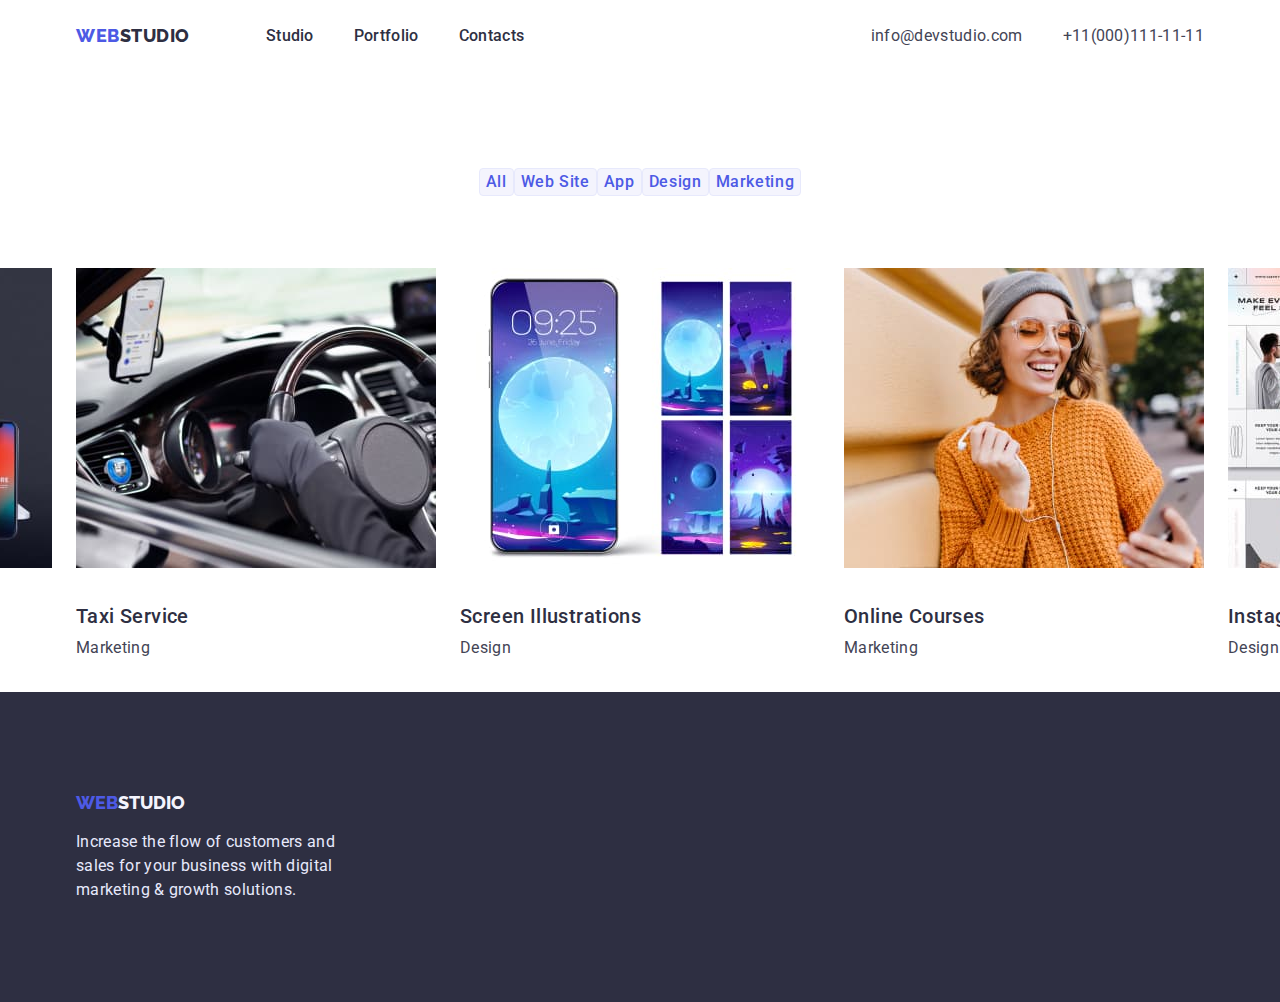
==== portfolio.html @ 3cf0c381 "Initial commit" ====
<!DOCTYPE html>
<html lang="en">
  <head>
    <meta charset="UTF-8" />
    <meta http-equiv="X-UA-Compatible" content="IE=edge" />
    <meta name="viewport" content="width=device-width, initial-scale=1.0" />
    <link rel="preconnect" href="https://fonts.googleapis.com" />
    <link rel="preconnect" href="https://fonts.gstatic.com" crossorigin />
    <link
      href="https://fonts.googleapis.com/css2?family=Raleway:wght@800&family=Roboto:wght@400;500;700;900&display=swap"
      rel="stylesheet"
    />
    <link
      rel="stylesheet"
      href="https://cdnjs.cloudflare.com/ajax/libs/modern-normalize/1.1.0/modern-normalize.min.css"
    />
    <link rel="stylesheet" href="./css/style.css" />

    <title>WEBSTUDIO</title>
  </head>
  <body>
    <div class="container">
      <header>
        <div class="top-line">
          <!-- навігація-->
          <nav class="secondary-line">
            <a class="logo" href="./index.html">
              <span class="logo-part">WEB</span>STUDIO</a
            >
            <ul class="nav-items">
              <li class="nav-item">
                <a class="nav-link" href="./index.html">Studio</a>
              </li>
              <li class="nav-item">
                <a class="nav-link" href="./portfolio.html">Portfolio</a>
              </li>
              <li class="nav-item">
                <a class="nav-link" href="">Contacts</a>
              </li>
            </ul>
          </nav>
          <!-- контакти-->
          <address>
            <ul class="contact-links">
              <li class="contact-item">
                <a href="mailto:info@devstudio.com" class="contact-link"
                  >info@devstudio.com</a
                >
              </li>
              <li class="contact-item">
                <a href="tel:+11(000)111-11-11" class="contact-link"
                  >+11(000)111-11-11</a
                >
              </li>
            </ul>
          </address>
        </div>
      </header>
    </div>
    <main>
      <!--Фільтр-->
      <section class="section">
        <h1 hidden>Filter</h1>
        <ul class="section-btn">
          <li>
            <button class="btn" type="button">All</button>
          </li>
          <li>
            <button class="btn" type="button">Web Site</button>
          </li>
          <li>
            <button class="btn" type="button">App</button>
          </li>
          <li>
            <button class="btn" type="button">Design</button>
          </li>
          <li>
            <button class="btn" type="button">Marketing</button>
          </li>
        </ul>
        <!--Портфоліо-->
        <ul class="list">
          <li class="list-item">
            <img
              src="./images/page2/foto1.jpg"
              alt="Banking App Interface Concept"
              width="360"
            />
            <h2 class="section-sub-title">Banking App Interface Concept</h2>
            <p class="section-text">App</p>
          </li>
          <li class="list-item">
            <img
              src="./images/page2/foto2.jpg"
              alt="Cashless Payment"
              width="360"
            />
            <h2 class="section-sub-title">Cashless Payment</h2>
            <p class="section-text">Marketing</p>
          </li>
          <li class="list-item">
            <img
              src="./images/page2/foto3.jpg"
              alt="Meditaion App"
              width="360"
            />
            <h2 class="section-sub-title">Meditaion App</h2>
            <p class="section-text">App</p>
          </li>
          <li class="list-item">
            <img
              src="./images/page2/foto4.jpg"
              alt="Taxi Service"
              width="360"
            />
            <h2 class="section-sub-title">Taxi Service</h2>
            <p class="section-text">Marketing</p>
          </li>
          <li class="list-item">
            <img
              src="./images/page2/foto5.jpg"
              alt="Screen Illustrations"
              width="360"
            />
            <h2 class="section-sub-title">Screen Illustrations</h2>
            <p class="section-text">Design</p>
          </li>
          <li class="list-item">
            <img
              src="./images/page2/foto6.jpg"
              alt="Online Courses"
              width="360"
            />
            <h2 class="section-sub-title">Online Courses</h2>
            <p class="section-text">Marketing</p>
          </li>
          <li class="list-item">
            <img
              src="./images/page2/foto7.jpg"
              alt="Instagram Stories Concept"
              width="360"
            />
            <h2 class="section-sub-title">Instagram Stories Concept</h2>
            <p class="section-text">Design</p>
          </li>
          <li class="list-item">
            <img
              src="./images/page2/foto8.jpg"
              alt="Organic Food"
              width="360"
            />
            <h2 class="section-sub-title">Organic Food</h2>
            <p class="section-text">Web Site</p>
          </li>
          <li class="list-item">
            <img
              src="./images/page2/foto9.jpg"
              alt="Fresh Coffee"
              width="360"
            />
            <h2 class="section-sub-title">Fresh Coffee</h2>
            <p class="section-text">Web Site</p>
          </li>
        </ul>
      </section>
    </main>
    <footer class="footer">
      <div class="container text">
        <a class="bottom" href="./index.html">
          <span class="logo-part">WEB</span>STUDIO</a
        >
        <p class="tagline">
          Increase the flow of customers and sales for your business with
          digital marketing & growth solutions.
        </p>
      </div>
    </footer>
  </body>
</html>
---- css/style.css ----
/*palette*/
:root{
    --brand-color: #4D5AE5;
    --headers-color:#2E2F42;
    --text-color: #434455;
    --back-color: #fff;
}
/*general qualities*/
body{
    font-family: 'Roboto', sans-serif;
    font-size: 16px;
    color:  var(--headers-color, grey);
    background-color: var(--back-color, white);
}
.container{
    width: 1158px;
    padding: 0 15px;
    margin: 0 auto;
}
  
.section:not(:last-child) {
    padding-bottom: 120px;
}
.section{
    display: flex;
    flex-wrap: wrap;
    justify-content: center;
}

.list {
    display: flex;
    padding-left: 0;
    margin-top: 0;
    margin-bottom: 0;
}

.list-item:not(:last-child){
    margin-right: 24px;
}

.section-title {
    margin-top: 0;
    margin-bottom: 72px;

    font-size: 36px;
    line-height: 1.11;
    text-align: center;
    letter-spacing: 0.02em;
    text-transform: capitalize;

}

.section-sub-title {
    margin-top: 32px;
    margin-bottom: 8px;

    font-weight: 500;
    font-size: 20px;
    line-height: 1.2;
    letter-spacing: 0.02em;
}

.section-text {
    margin-top: 0;
    margin-bottom: 32px;

    color: var(--text-color, grey);
    line-height: 1.5;
    letter-spacing: 0.02em;

}

a{
    text-decoration: none;
}

li {
    list-style: none;
}

/*Header section*/
.top-line{
    display: flex;
   align-items: center;
    justify-content: space-between;
}
.secondary-line{
    display: flex;
}
.logo {
    display: block;
    margin-top: 24px;
    margin-bottom: 24px;

    font-family: 'Raleway';
    font-weight: 800;
    font-size: 18px;
    line-height: 1.33;
    letter-spacing: 0.03em;
    text-transform: uppercase;
    color: var(--headers-color, grey);
}

.logo-part {
    color: var(--brand-color, purple);
}
.nav-items{
 margin: 24px 0 24px 76px;
 padding: 0;
 display: flex;
}

.nav-item:not(:last-child){
    margin-right: 40px;
}


.nav-link{
    display: block;


    color: inherit;    
    font-weight: 500;  
    line-height: 1.5; 
    letter-spacing: 0.02em;

}

.nav-link:hover, .nav-link:focus{
    color: var(--brand-color, purple);
}
.contact-links{
    display: flex;
    padding-left: 0;
    margin-top: 0;
    margin-bottom: 0;
}

.contact-item+.contact-item{
    margin-left: 40px;
}

.contact-link{
    display: block;
    padding-top: 24px;
    padding-bottom: 24px;

    color: var(--text-color, grey);          
    font-style: normal;
    line-height: 1.5;
    letter-spacing: 0.02em;

}
.contact-link:hover, .contact-link:focus{
    color: var(--brand-color,purple);
    text-decoration: none;
}


/*Hero section*/
.hero{
    background-color: var(--headers-color,grey);
    padding-bottom: 120px;
}
.hero-title{
    margin: 0 auto 48px;
    padding-top: 188px;

   font-size: 56px;
    line-height: 1.07;
    color: var(--back-color, white);
    letter-spacing: 0.02em;
    text-align: center;
    width: 498px;

}
.order{
    padding: 16px 32px;
    margin: auto;
    display: block;

    background-color: var(--brand-color, purple);
    cursor: pointer;
    box-shadow: 0px 4px 4px rgba(0, 0, 0, 0.15);
    border-radius: 4px;
    width: 169px;

}
.order:hover, .order:focus {
    background-color: #404BBF;
    box-shadow: 0px 4px 4px rgba(0, 0, 0, 0.15);
    border-radius: 4px;
}
.text-order{    
    font-weight: 500;    
    color: var(--back-color, white);
    text-align: center;
}
/*Quality section*/
.items{
    margin-top: 120px;
}
/*What are we doing section*/

/*Our Team Section*/
.team{
   background-color:  #F4F4FD;
}

.desc{
    margin-top: 120px;
}

.box{
    width: 264px;
    height: 380px;
    background-color: #fff;
    display: flex;
    flex-direction: column;
    align-items: center;
    margin-bottom: 120px;
}

/*Футер*/
.footer {
    background-color: var(--headers-color,grey);
}

.text{
    padding-top: 100px;
    padding-bottom: 100px;
}

.bottom {
    color: #F4F4FD;
    font-family: 'Raleway';
    font-weight: 800;
    font-size: 18px;
    line-height: 1.2;
}

.tagline {
    margin-top: 16px;
    margin-bottom: 0;
    width: 264px;

    color: #E7E9FC;
    line-height: 1.5;
    letter-spacing: 0.02em;

}
/*2 стр*/
/*Фільтр*/
.section-btn{
    margin-top: 96px;
    margin-bottom: 72px;
    padding-left: 0;
    display: flex;
    
}
.section-btn .btn {
    color: var(--brand-color, purple);
    background-color: #F4F4FD;       
    font-weight: 500; 
    line-height: 1.5; 
    text-align: center;
    letter-spacing: 0.04em;
    cursor: pointer;
    border: 1px solid #E7E9FC;
    border-radius: 4px;
}

.section-btn .btn:hover, .btn:focus {
    color: #FFFFFF;
    background-color: #404BBF;
    box-shadow: 0px 3px 1px rgba(0, 0, 0, 0.1), 0px 2px 1px rgba(0, 0, 0, 0.08), 0px 2px 2px rgba(0, 0, 0, 0.12);
    border-radius: 4px;
}
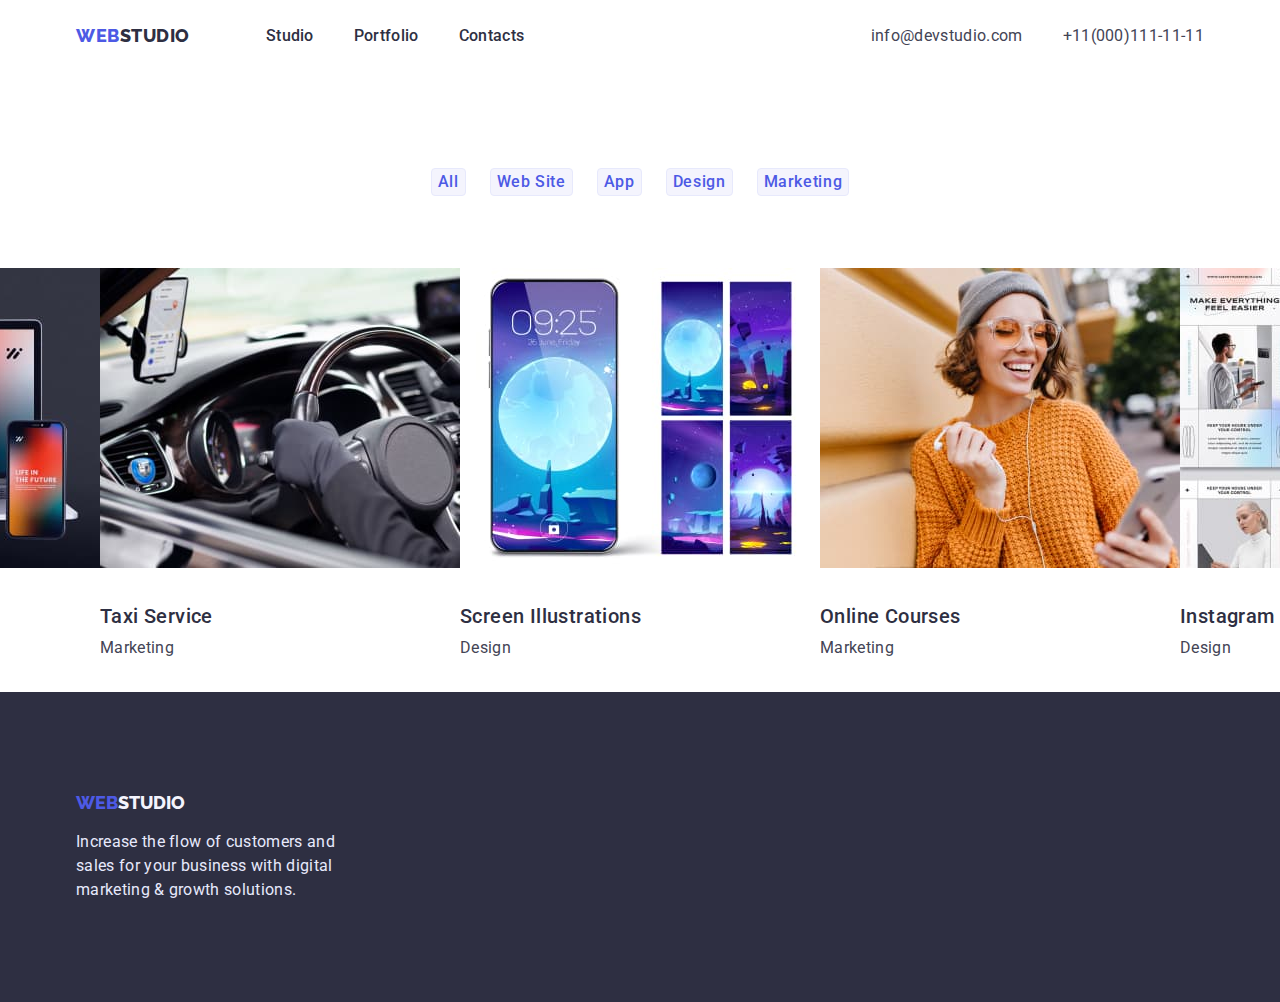
==== commit e3ba99fa: "Changed classes" ====
--- a/portfolio.html
+++ b/portfolio.html
@@ -59,107 +59,125 @@
     </div>
     <main>
       <!--Фільтр-->
-      <section class="section">
+      <section class="section container holder">
         <h1 hidden>Filter</h1>
         <ul class="section-btn">
-          <li>
+          <li class="list-item">
             <button class="btn" type="button">All</button>
           </li>
-          <li>
+          <li class="list-item">
             <button class="btn" type="button">Web Site</button>
           </li>
-          <li>
+          <li class="list-item">
             <button class="btn" type="button">App</button>
           </li>
-          <li>
+          <li class="list-item">
             <button class="btn" type="button">Design</button>
           </li>
-          <li>
+          <li class="list-item">
             <button class="btn" type="button">Marketing</button>
           </li>
         </ul>
         <!--Портфоліо-->
-        <ul class="list">
-          <li class="list-item">
+        <ul class="list wrap">
+          <li class="item">
             <img
               src="./images/page2/foto1.jpg"
               alt="Banking App Interface Concept"
               width="360"
             />
-            <h2 class="section-sub-title">Banking App Interface Concept</h2>
-            <p class="section-text">App</p>
+            <div class="inner">
+              <h2 class="section-sub-title">Banking App Interface Concept</h2>
+              <p class="section-text">App</p>
+            </div>
           </li>
-          <li class="list-item">
+          <li class="item">
             <img
               src="./images/page2/foto2.jpg"
               alt="Cashless Payment"
               width="360"
             />
-            <h2 class="section-sub-title">Cashless Payment</h2>
-            <p class="section-text">Marketing</p>
+            <div class="inner">
+              <h2 class="section-sub-title">Cashless Payment</h2>
+              <p class="section-text">Marketing</p>
+            </div>
           </li>
-          <li class="list-item">
+          <li class="item">
             <img
               src="./images/page2/foto3.jpg"
               alt="Meditaion App"
               width="360"
             />
-            <h2 class="section-sub-title">Meditaion App</h2>
-            <p class="section-text">App</p>
+            <div class="inner">
+              <h2 class="section-sub-title">Meditaion App</h2>
+              <p class="section-text">App</p>
+            </div>
           </li>
-          <li class="list-item">
+          <li class="item">
             <img
               src="./images/page2/foto4.jpg"
               alt="Taxi Service"
               width="360"
             />
-            <h2 class="section-sub-title">Taxi Service</h2>
-            <p class="section-text">Marketing</p>
+            <div class="inner">
+              <h2 class="section-sub-title">Taxi Service</h2>
+              <p class="section-text">Marketing</p>
+            </div>
           </li>
-          <li class="list-item">
+          <li class="item">
             <img
               src="./images/page2/foto5.jpg"
               alt="Screen Illustrations"
               width="360"
             />
-            <h2 class="section-sub-title">Screen Illustrations</h2>
-            <p class="section-text">Design</p>
+            <div class="inner">
+              <h2 class="section-sub-title">Screen Illustrations</h2>
+              <p class="section-text">Design</p>
+            </div>
           </li>
-          <li class="list-item">
+          <li class="item">
             <img
               src="./images/page2/foto6.jpg"
               alt="Online Courses"
               width="360"
             />
-            <h2 class="section-sub-title">Online Courses</h2>
-            <p class="section-text">Marketing</p>
+            <div class="inner">
+              <h2 class="section-sub-title">Online Courses</h2>
+              <p class="section-text">Marketing</p>
+            </div>
           </li>
-          <li class="list-item">
+          <li class="item">
             <img
               src="./images/page2/foto7.jpg"
               alt="Instagram Stories Concept"
               width="360"
             />
-            <h2 class="section-sub-title">Instagram Stories Concept</h2>
-            <p class="section-text">Design</p>
+            <div class="inner">
+              <h2 class="section-sub-title">Instagram Stories Concept</h2>
+              <p class="section-text">Design</p>
+            </div>
           </li>
-          <li class="list-item">
+          <li class="item">
             <img
               src="./images/page2/foto8.jpg"
               alt="Organic Food"
               width="360"
             />
-            <h2 class="section-sub-title">Organic Food</h2>
-            <p class="section-text">Web Site</p>
+            <div class="inner">
+              <h2 class="section-sub-title">Organic Food</h2>
+              <p class="section-text">Web Site</p>
+            </div>
           </li>
-          <li class="list-item">
+          <li class="item">
             <img
               src="./images/page2/foto9.jpg"
               alt="Fresh Coffee"
               width="360"
             />
-            <h2 class="section-sub-title">Fresh Coffee</h2>
-            <p class="section-text">Web Site</p>
+            <div class="inner">
+              <h2 class="section-sub-title">Fresh Coffee</h2>
+              <p class="section-text">Web Site</p>
+            </div>
           </li>
         </ul>
       </section>
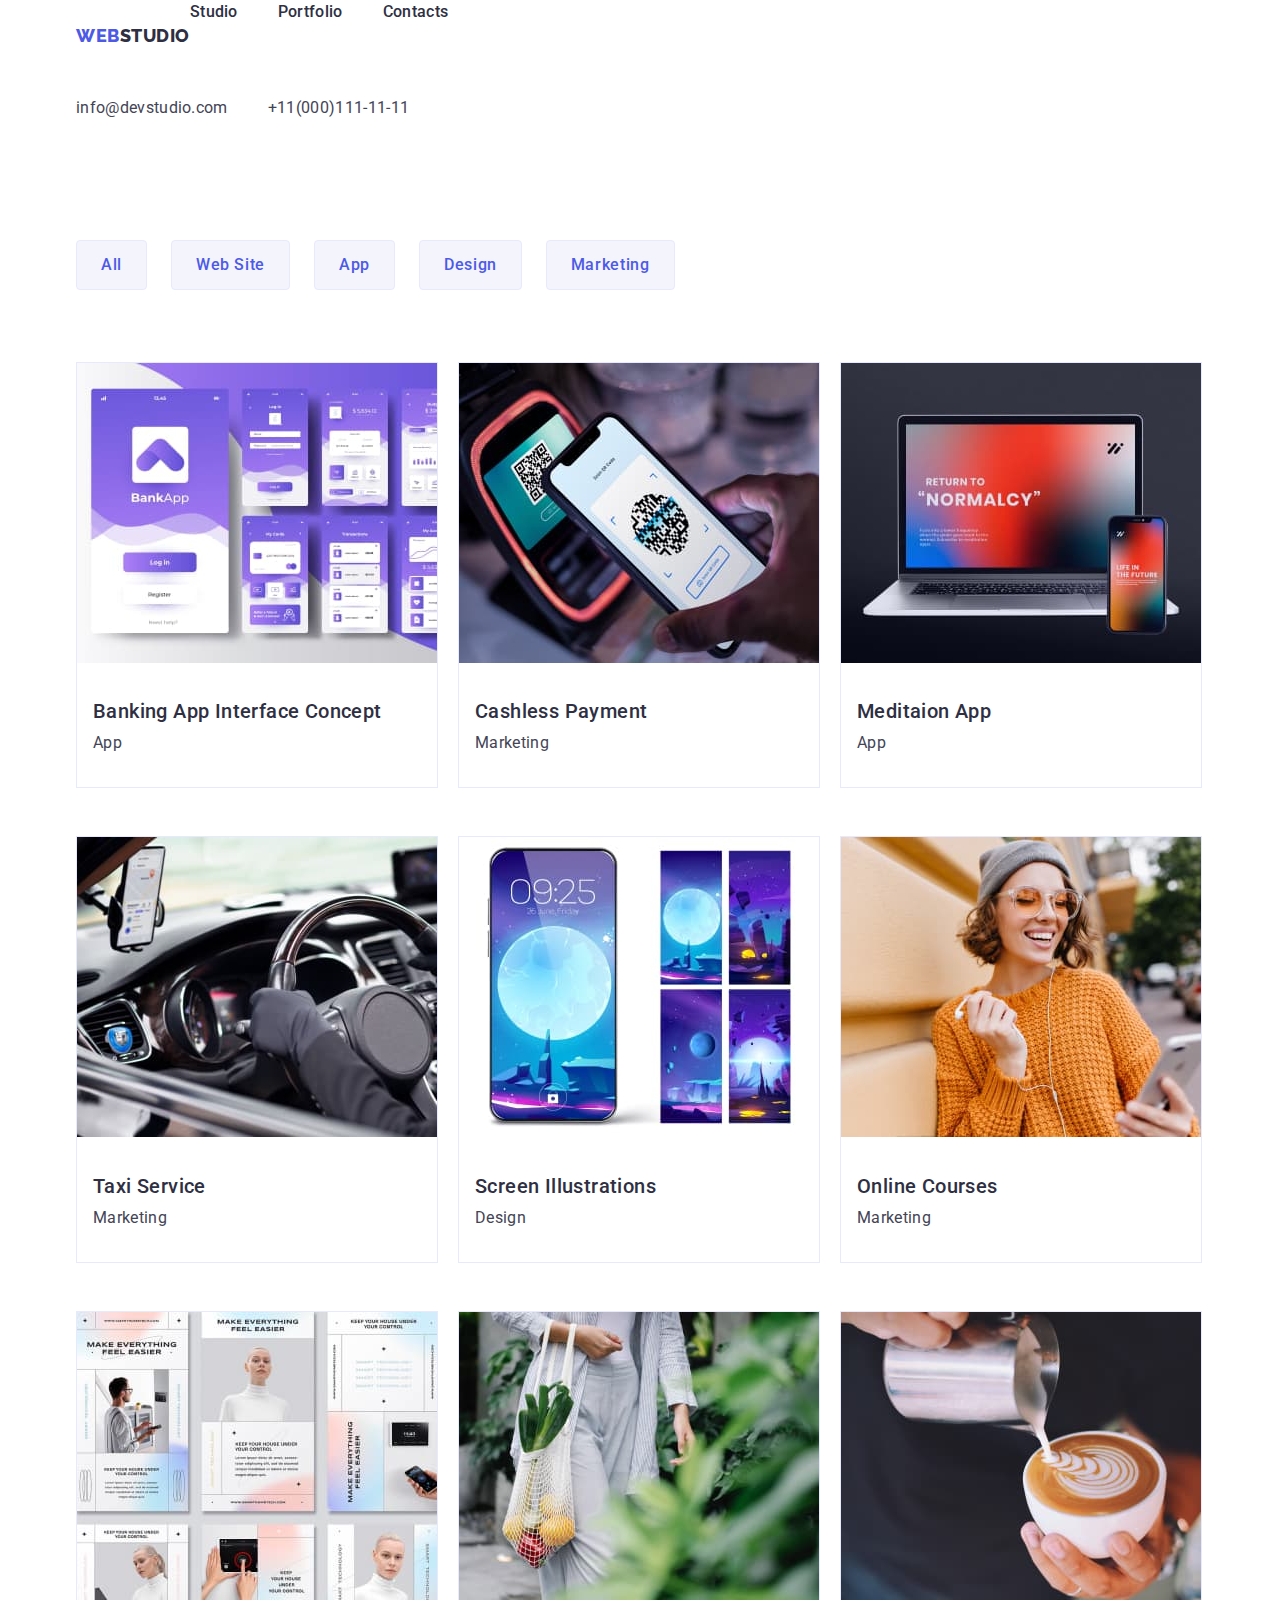
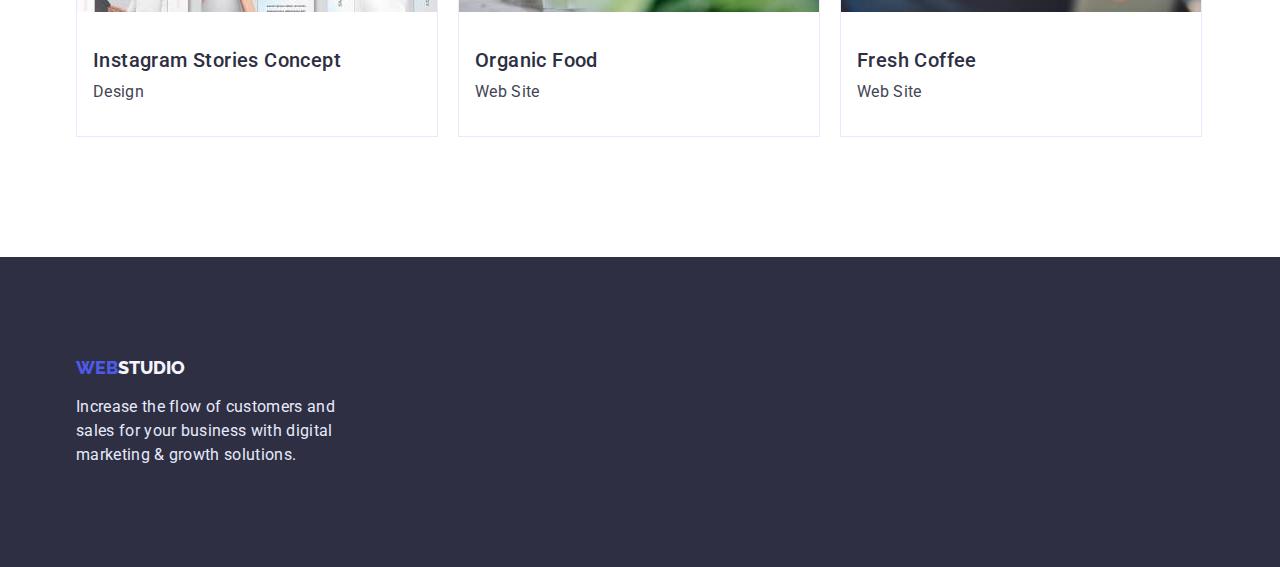
==== commit e94d5b15: "changed classes" ====
--- a/portfolio.html
+++ b/portfolio.html
@@ -19,167 +19,167 @@
     <title>WEBSTUDIO</title>
   </head>
   <body>
-    <div class="container">
-      <header>
-        <div class="top-line">
-          <!-- навігація-->
-          <nav class="secondary-line">
-            <a class="logo" href="./index.html">
-              <span class="logo-part">WEB</span>STUDIO</a
-            >
-            <ul class="nav-items">
-              <li class="nav-item">
-                <a class="nav-link" href="./index.html">Studio</a>
-              </li>
-              <li class="nav-item">
-                <a class="nav-link" href="./portfolio.html">Portfolio</a>
-              </li>
-              <li class="nav-item">
-                <a class="nav-link" href="">Contacts</a>
-              </li>
-            </ul>
-          </nav>
-          <!-- контакти-->
-          <address>
-            <ul class="contact-links">
-              <li class="contact-item">
-                <a href="mailto:info@devstudio.com" class="contact-link"
-                  >info@devstudio.com</a
-                >
-              </li>
-              <li class="contact-item">
-                <a href="tel:+11(000)111-11-11" class="contact-link"
-                  >+11(000)111-11-11</a
-                >
-              </li>
-            </ul>
-          </address>
-        </div>
-      </header>
-    </div>
+    <header class="header">
+      <div class="container header-container">
+        <!-- навігація-->
+        <nav class="secondary-line">
+          <a class="logo" href="./index.html">
+            <span class="logo-part">WEB</span>STUDIO</a
+          >
+          <ul class="list">
+            <li class="nav-item">
+              <a class="nav-link" href="./index.html">Studio</a>
+            </li>
+            <li class="nav-item">
+              <a class="nav-link" href="./portfolio.html">Portfolio</a>
+            </li>
+            <li class="nav-item">
+              <a class="nav-link" href="">Contacts</a>
+            </li>
+          </ul>
+        </nav>
+        <!-- контакти-->
+        <address>
+          <ul class="list">
+            <li class="contact-item">
+              <a href="mailto:info@devstudio.com" class="contact-link"
+                >info@devstudio.com</a
+              >
+            </li>
+            <li class="contact-item">
+              <a href="tel:+11(000)111-11-11" class="contact-link"
+                >+11(000)111-11-11</a
+              >
+            </li>
+          </ul>
+        </address>
+      </div>
+    </header>
     <main>
       <!--Фільтр-->
-      <section class="section container holder">
-        <h1 hidden>Filter</h1>
-        <ul class="section-btn">
-          <li class="list-item">
-            <button class="btn" type="button">All</button>
-          </li>
-          <li class="list-item">
-            <button class="btn" type="button">Web Site</button>
-          </li>
-          <li class="list-item">
-            <button class="btn" type="button">App</button>
-          </li>
-          <li class="list-item">
-            <button class="btn" type="button">Design</button>
-          </li>
-          <li class="list-item">
-            <button class="btn" type="button">Marketing</button>
-          </li>
-        </ul>
-        <!--Портфоліо-->
-        <ul class="list wrap">
-          <li class="item">
-            <img
-              src="./images/page2/foto1.jpg"
-              alt="Banking App Interface Concept"
-              width="360"
-            />
-            <div class="inner">
-              <h2 class="section-sub-title">Banking App Interface Concept</h2>
-              <p class="section-text">App</p>
-            </div>
-          </li>
-          <li class="item">
-            <img
-              src="./images/page2/foto2.jpg"
-              alt="Cashless Payment"
-              width="360"
-            />
-            <div class="inner">
-              <h2 class="section-sub-title">Cashless Payment</h2>
-              <p class="section-text">Marketing</p>
-            </div>
-          </li>
-          <li class="item">
-            <img
-              src="./images/page2/foto3.jpg"
-              alt="Meditaion App"
-              width="360"
-            />
-            <div class="inner">
-              <h2 class="section-sub-title">Meditaion App</h2>
-              <p class="section-text">App</p>
-            </div>
-          </li>
-          <li class="item">
-            <img
-              src="./images/page2/foto4.jpg"
-              alt="Taxi Service"
-              width="360"
-            />
-            <div class="inner">
-              <h2 class="section-sub-title">Taxi Service</h2>
-              <p class="section-text">Marketing</p>
-            </div>
-          </li>
-          <li class="item">
-            <img
-              src="./images/page2/foto5.jpg"
-              alt="Screen Illustrations"
-              width="360"
-            />
-            <div class="inner">
-              <h2 class="section-sub-title">Screen Illustrations</h2>
-              <p class="section-text">Design</p>
-            </div>
-          </li>
-          <li class="item">
-            <img
-              src="./images/page2/foto6.jpg"
-              alt="Online Courses"
-              width="360"
-            />
-            <div class="inner">
-              <h2 class="section-sub-title">Online Courses</h2>
-              <p class="section-text">Marketing</p>
-            </div>
-          </li>
-          <li class="item">
-            <img
-              src="./images/page2/foto7.jpg"
-              alt="Instagram Stories Concept"
-              width="360"
-            />
-            <div class="inner">
-              <h2 class="section-sub-title">Instagram Stories Concept</h2>
-              <p class="section-text">Design</p>
-            </div>
-          </li>
-          <li class="item">
-            <img
-              src="./images/page2/foto8.jpg"
-              alt="Organic Food"
-              width="360"
-            />
-            <div class="inner">
-              <h2 class="section-sub-title">Organic Food</h2>
-              <p class="section-text">Web Site</p>
-            </div>
-          </li>
-          <li class="item">
-            <img
-              src="./images/page2/foto9.jpg"
-              alt="Fresh Coffee"
-              width="360"
-            />
-            <div class="inner">
-              <h2 class="section-sub-title">Fresh Coffee</h2>
-              <p class="section-text">Web Site</p>
-            </div>
-          </li>
-        </ul>
+      <section class="section holder">
+        <div class="container">
+          <h1 hidden>Filter</h1>
+          <ul class="section-btn">
+            <li class="list-item">
+              <button class="btn" type="button">All</button>
+            </li>
+            <li class="list-item">
+              <button class="btn" type="button">Web Site</button>
+            </li>
+            <li class="list-item">
+              <button class="btn" type="button">App</button>
+            </li>
+            <li class="list-item">
+              <button class="btn" type="button">Design</button>
+            </li>
+            <li class="list-item">
+              <button class="btn" type="button">Marketing</button>
+            </li>
+          </ul>
+          <!--Портфоліо-->
+          <ul class="list wrap">
+            <li class="item">
+              <img
+                src="./images/page2/foto1.jpg"
+                alt="Banking App Interface Concept"
+                width="360"
+              />
+              <div class="inner">
+                <h2 class="section-sub-title">Banking App Interface Concept</h2>
+                <p class="section-text">App</p>
+              </div>
+            </li>
+            <li class="item">
+              <img
+                src="./images/page2/foto2.jpg"
+                alt="Cashless Payment"
+                width="360"
+              />
+              <div class="inner">
+                <h2 class="section-sub-title">Cashless Payment</h2>
+                <p class="section-text">Marketing</p>
+              </div>
+            </li>
+            <li class="item">
+              <img
+                src="./images/page2/foto3.jpg"
+                alt="Meditaion App"
+                width="360"
+              />
+              <div class="inner">
+                <h2 class="section-sub-title">Meditaion App</h2>
+                <p class="section-text">App</p>
+              </div>
+            </li>
+            <li class="item">
+              <img
+                src="./images/page2/foto4.jpg"
+                alt="Taxi Service"
+                width="360"
+              />
+              <div class="inner">
+                <h2 class="section-sub-title">Taxi Service</h2>
+                <p class="section-text">Marketing</p>
+              </div>
+            </li>
+            <li class="item">
+              <img
+                src="./images/page2/foto5.jpg"
+                alt="Screen Illustrations"
+                width="360"
+              />
+              <div class="inner">
+                <h2 class="section-sub-title">Screen Illustrations</h2>
+                <p class="section-text">Design</p>
+              </div>
+            </li>
+            <li class="item">
+              <img
+                src="./images/page2/foto6.jpg"
+                alt="Online Courses"
+                width="360"
+              />
+              <div class="inner">
+                <h2 class="section-sub-title">Online Courses</h2>
+                <p class="section-text">Marketing</p>
+              </div>
+            </li>
+            <li class="item">
+              <img
+                src="./images/page2/foto7.jpg"
+                alt="Instagram Stories Concept"
+                width="360"
+              />
+              <div class="inner">
+                <h2 class="section-sub-title">Instagram Stories Concept</h2>
+                <p class="section-text">Design</p>
+              </div>
+            </li>
+            <li class="item">
+              <img
+                src="./images/page2/foto8.jpg"
+                alt="Organic Food"
+                width="360"
+              />
+              <div class="inner">
+                <h2 class="section-sub-title">Organic Food</h2>
+                <p class="section-text">Web Site</p>
+              </div>
+            </li>
+            <li class="item">
+              <img
+                src="./images/page2/foto9.jpg"
+                alt="Fresh Coffee"
+                width="360"
+              />
+              <div class="inner">
+                <h2 class="section-sub-title">Fresh Coffee</h2>
+                <p class="section-text">Web Site</p>
+              </div>
+            </li>
+          </ul>
+        </div>
       </section>
     </main>
     <footer class="footer">
--- a/css/style.css
+++ b/css/style.css
@@ -160,7 +160,7 @@
 /*Hero section*/
 .hero{
     background-color: var(--headers-color,grey);
-    padding-bottom: 120px;
+    padding-bottom: 188px;
 }
 .hero-title{
     margin: 0 auto 48px;
@@ -259,6 +259,7 @@
     
 }
 .section-btn .btn {
+    padding: 12px 24px;
     color: var(--brand-color, purple);
     background-color: #F4F4FD;       
     font-weight: 500; 
@@ -276,3 +277,29 @@
     box-shadow: 0px 3px 1px rgba(0, 0, 0, 0.1), 0px 2px 1px rgba(0, 0, 0, 0.08), 0px 2px 2px rgba(0, 0, 0, 0.12);
     border-radius: 4px;
 }
+
+.wrap{
+    flex-wrap: wrap;
+    /*justify-content: space-around;*/
+  padding: 0;
+}
+.wrap:nth-child(3n){
+    column-gap:20px;
+    row-gap: 48px;
+}
+
+.item{
+    border: 1px solid #E7E9FC;
+}
+
+.item:nth-child(3n){
+    flex-basis: calc((100% - 72px)/3);
+}
+.inner{
+    padding-left: 16px;
+}
+
+.holder{
+    margin-bottom: 120px;
+}
+
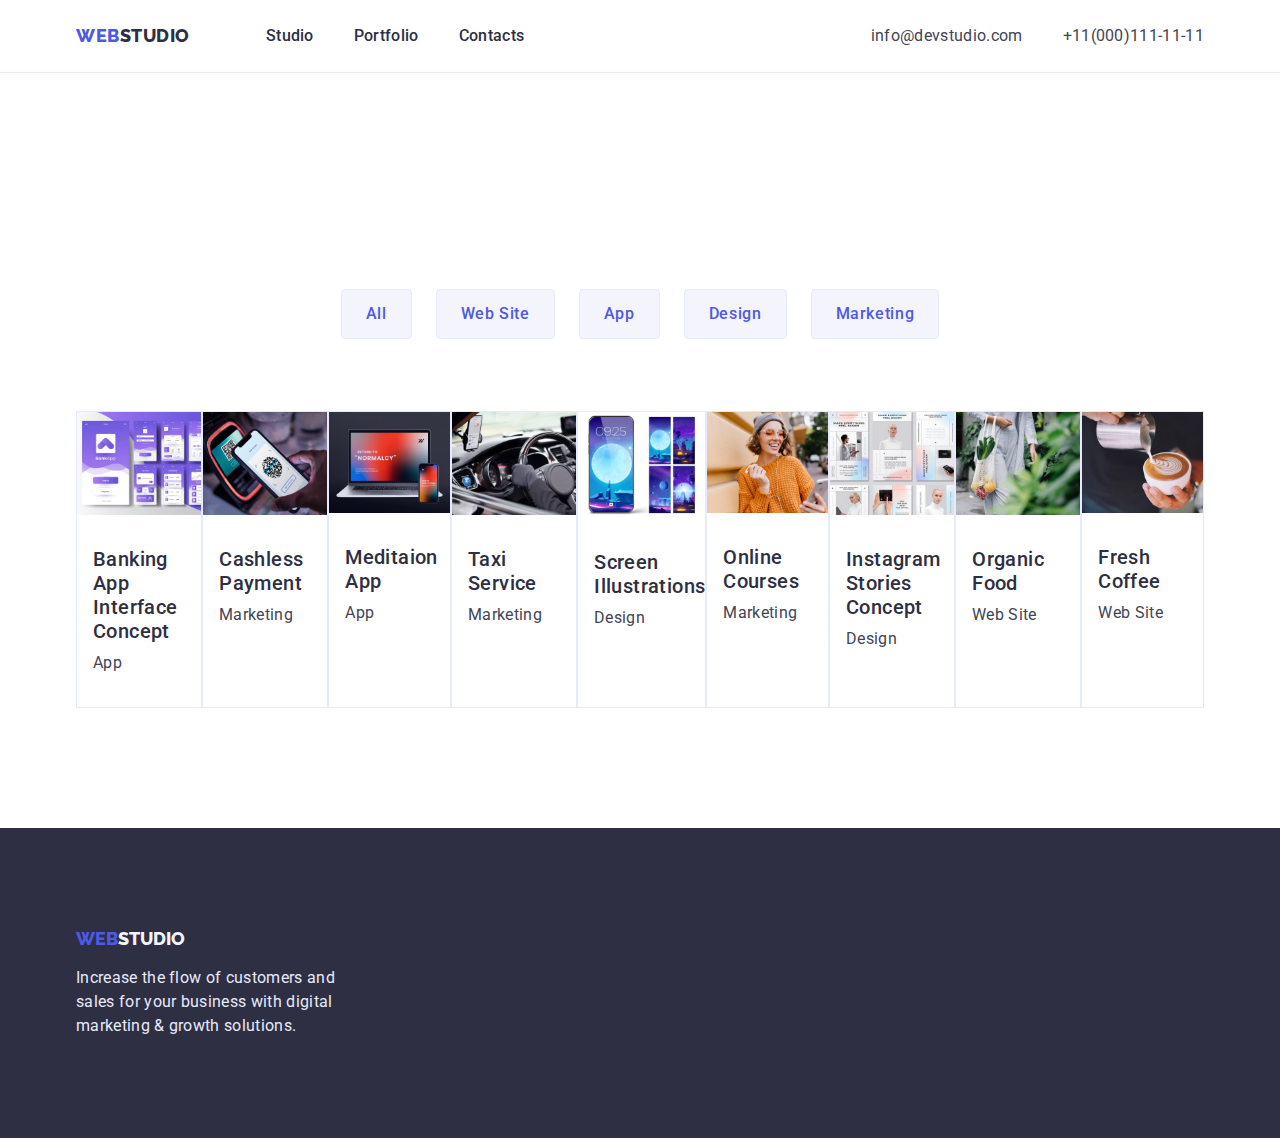
==== commit ba5bf22a: "change" ====
--- a/portfolio.html
+++ b/portfolio.html
@@ -57,10 +57,10 @@
     </header>
     <main>
       <!--Фільтр-->
-      <section class="section holder">
+      <section class="section portfolio">
         <div class="container">
           <h1 hidden>Filter</h1>
-          <ul class="section-btn">
+          <ul class="section-btn list">
             <li class="list-item">
               <button class="btn" type="button">All</button>
             </li>
@@ -78,7 +78,7 @@
             </li>
           </ul>
           <!--Портфоліо-->
-          <ul class="list wrap">
+          <ul class="list project-list">
             <li class="item">
               <img
                 src="./images/page2/foto1.jpg"
--- a/css/style.css
+++ b/css/style.css
@@ -12,20 +12,37 @@
     color:  var(--headers-color, grey);
     background-color: var(--back-color, white);
 }
+
+h1,
+h2,
+h3,
+h4,
+h5,
+h6,
+p {
+    margin: 0;
+}
+
+img {
+    display: block;
+    max-width: 100%;
+    height: auto;
+}
+
 .container{
     width: 1158px;
     padding: 0 15px;
     margin: 0 auto;
 }
   
-.section:not(:last-child) {
-    padding-bottom: 120px;
-}
 .section{
-    display: flex;
-    flex-wrap: wrap;
-    justify-content: center;
-}
+    padding: 120px 0;
+}
+
+.about{
+    padding-bottom: 0;
+}
+
 
 .list {
     display: flex;
@@ -37,6 +54,9 @@
 .list-item:not(:last-child){
     margin-right: 24px;
 }
+.desc{
+    width: 264px;
+}
 
 .section-title {
     margin-top: 0;
@@ -79,18 +99,21 @@
 }
 
 /*Header section*/
-.top-line{
-    display: flex;
-   align-items: center;
+.header{
+    border-bottom: 1px solid #E7E9FC;
+}
+.header-container{
+    display: flex;
+    align-items: center;
     justify-content: space-between;
 }
 .secondary-line{
     display: flex;
+    align-items: center;
 }
 .logo {
     display: block;
-    margin-top: 24px;
-    margin-bottom: 24px;
+    margin-right: 76px;
 
     font-family: 'Raleway';
     font-weight: 800;
@@ -104,11 +127,6 @@
 .logo-part {
     color: var(--brand-color, purple);
 }
-.nav-items{
- margin: 24px 0 24px 76px;
- padding: 0;
- display: flex;
-}
 
 .nav-item:not(:last-child){
     margin-right: 40px;
@@ -117,7 +135,8 @@
 
 .nav-link{
     display: block;
-
+    padding-top: 24px;
+    padding-bottom: 24px;
 
     color: inherit;    
     font-weight: 500;  
@@ -128,12 +147,6 @@
 
 .nav-link:hover, .nav-link:focus{
     color: var(--brand-color, purple);
-}
-.contact-links{
-    display: flex;
-    padding-left: 0;
-    margin-top: 0;
-    margin-bottom: 0;
 }
 
 .contact-item+.contact-item{
@@ -161,10 +174,11 @@
 .hero{
     background-color: var(--headers-color,grey);
     padding-bottom: 188px;
+    padding-top: 188px;
 }
 .hero-title{
     margin: 0 auto 48px;
-    padding-top: 188px;
+
 
    font-size: 56px;
     line-height: 1.07;
@@ -177,6 +191,7 @@
 .order{
     padding: 16px 32px;
     margin: auto;
+    border: none;
     display: block;
 
     background-color: var(--brand-color, purple);
@@ -197,9 +212,7 @@
     text-align: center;
 }
 /*Quality section*/
-.items{
-    margin-top: 120px;
-}
+
 /*What are we doing section*/
 
 /*Our Team Section*/
@@ -207,9 +220,9 @@
    background-color:  #F4F4FD;
 }
 
-.desc{
+/*.desc{
     margin-top: 120px;
-}
+}*/
 
 .box{
     width: 264px;
@@ -256,7 +269,7 @@
     margin-bottom: 72px;
     padding-left: 0;
     display: flex;
-    
+    justify-content: center;
 }
 .section-btn .btn {
     padding: 12px 24px;
@@ -301,5 +314,6 @@
 
 .holder{
     margin-bottom: 120px;
-}
-
+    padding-top: 0;
+}
+
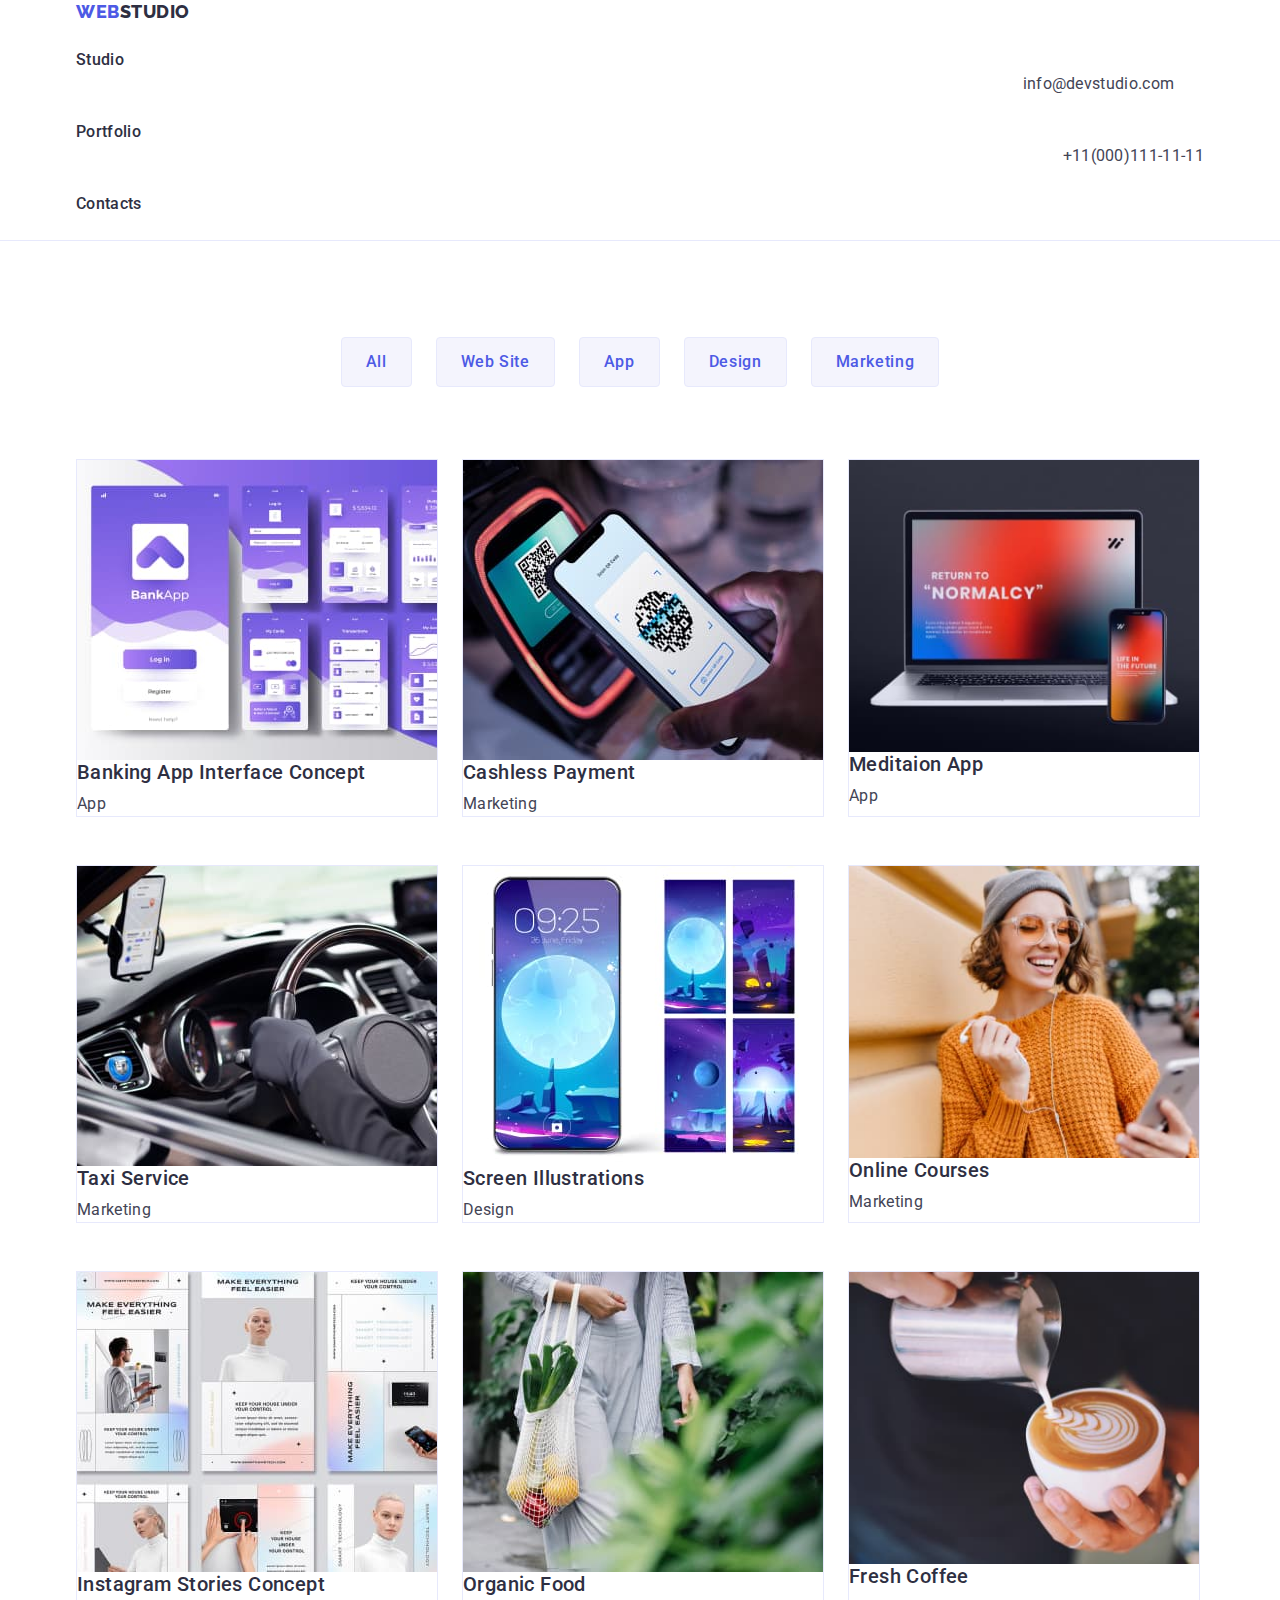
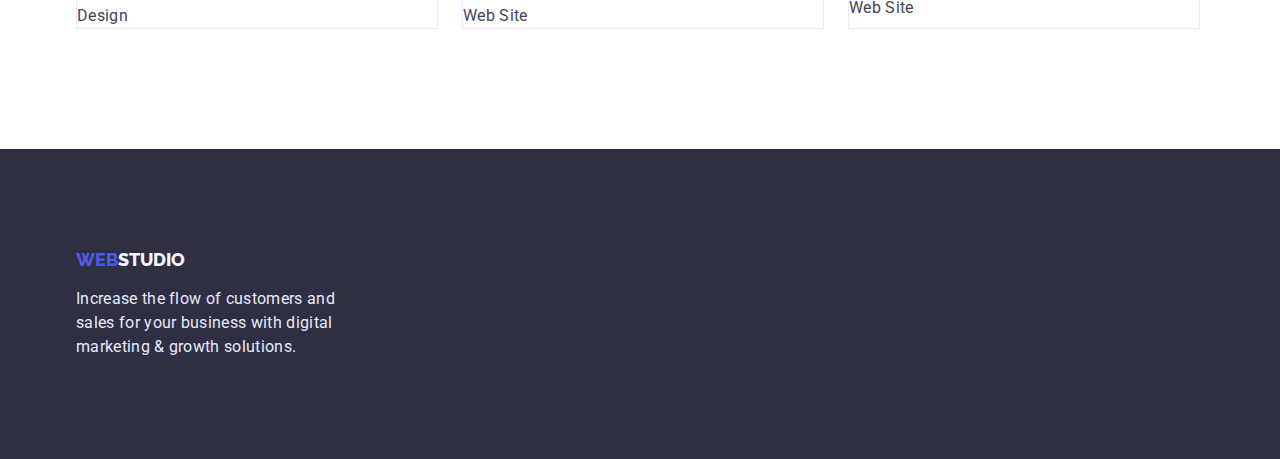
==== commit d4d9a8ad: "add classes" ====
--- a/portfolio.html
+++ b/portfolio.html
@@ -22,11 +22,11 @@
     <header class="header">
       <div class="container header-container">
         <!-- навігація-->
-        <nav class="secondary-line">
+        <nav class="navigation">
           <a class="logo" href="./index.html">
             <span class="logo-part">WEB</span>STUDIO</a
           >
-          <ul class="list">
+          <ul class="list nav-list">
             <li class="nav-item">
               <a class="nav-link" href="./index.html">Studio</a>
             </li>
@@ -40,7 +40,7 @@
         </nav>
         <!-- контакти-->
         <address>
-          <ul class="list">
+          <ul class="list address-list">
             <li class="contact-item">
               <a href="mailto:info@devstudio.com" class="contact-link"
                 >info@devstudio.com</a
@@ -85,7 +85,7 @@
                 alt="Banking App Interface Concept"
                 width="360"
               />
-              <div class="inner">
+              <div class="project-text-wrap">
                 <h2 class="section-sub-title">Banking App Interface Concept</h2>
                 <p class="section-text">App</p>
               </div>
@@ -96,7 +96,7 @@
                 alt="Cashless Payment"
                 width="360"
               />
-              <div class="inner">
+              <div class="project-text-wrap">
                 <h2 class="section-sub-title">Cashless Payment</h2>
                 <p class="section-text">Marketing</p>
               </div>
@@ -107,7 +107,7 @@
                 alt="Meditaion App"
                 width="360"
               />
-              <div class="inner">
+              <div class="project-text-wrap">
                 <h2 class="section-sub-title">Meditaion App</h2>
                 <p class="section-text">App</p>
               </div>
@@ -118,7 +118,7 @@
                 alt="Taxi Service"
                 width="360"
               />
-              <div class="inner">
+              <div class="project-text-wrap">
                 <h2 class="section-sub-title">Taxi Service</h2>
                 <p class="section-text">Marketing</p>
               </div>
@@ -129,7 +129,7 @@
                 alt="Screen Illustrations"
                 width="360"
               />
-              <div class="inner">
+              <div class="project-text-wrap">
                 <h2 class="section-sub-title">Screen Illustrations</h2>
                 <p class="section-text">Design</p>
               </div>
@@ -140,7 +140,7 @@
                 alt="Online Courses"
                 width="360"
               />
-              <div class="inner">
+              <div class="project-text-wrap">
                 <h2 class="section-sub-title">Online Courses</h2>
                 <p class="section-text">Marketing</p>
               </div>
@@ -151,7 +151,7 @@
                 alt="Instagram Stories Concept"
                 width="360"
               />
-              <div class="inner">
+              <div class="project-text-wrap">
                 <h2 class="section-sub-title">Instagram Stories Concept</h2>
                 <p class="section-text">Design</p>
               </div>
@@ -162,7 +162,7 @@
                 alt="Organic Food"
                 width="360"
               />
-              <div class="inner">
+              <div class="project-text-wrap">
                 <h2 class="section-sub-title">Organic Food</h2>
                 <p class="section-text">Web Site</p>
               </div>
@@ -173,7 +173,7 @@
                 alt="Fresh Coffee"
                 width="360"
               />
-              <div class="inner">
+              <div class="project-text-wrap">
                 <h2 class="section-sub-title">Fresh Coffee</h2>
                 <p class="section-text">Web Site</p>
               </div>
--- a/css/style.css
+++ b/css/style.css
@@ -45,10 +45,9 @@
 
 
 .list {
-    display: flex;
+    list-style: none;
     padding-left: 0;
-    margin-top: 0;
-    margin-bottom: 0;
+    margin: 0;
 }
 
 .list-item:not(:last-child){
@@ -71,7 +70,6 @@
 }
 
 .section-sub-title {
-    margin-top: 32px;
     margin-bottom: 8px;
 
     font-weight: 500;
@@ -81,8 +79,6 @@
 }
 
 .section-text {
-    margin-top: 0;
-    margin-bottom: 32px;
 
     color: var(--text-color, grey);
     line-height: 1.5;
@@ -94,9 +90,6 @@
     text-decoration: none;
 }
 
-li {
-    list-style: none;
-}
 
 /*Header section*/
 .header{
@@ -220,29 +213,29 @@
    background-color:  #F4F4FD;
 }
 
+.content{
+    padding: 32px 16px;
+    text-align: center;
+}
+
 /*.desc{
     margin-top: 120px;
 }*/
 
 .box{
     width: 264px;
-    height: 380px;
+
     background-color: #fff;
-    display: flex;
-    flex-direction: column;
-    align-items: center;
-    margin-bottom: 120px;
+
 }
 
 /*Футер*/
 .footer {
     background-color: var(--headers-color,grey);
-}
-
-.text{
     padding-top: 100px;
     padding-bottom: 100px;
 }
+
 
 .bottom {
     color: #F4F4FD;
@@ -265,7 +258,6 @@
 /*2 стр*/
 /*Фільтр*/
 .section-btn{
-    margin-top: 96px;
     margin-bottom: 72px;
     padding-left: 0;
     display: flex;
@@ -291,15 +283,15 @@
     border-radius: 4px;
 }
 
-.wrap{
+.project-list{
+    display: flex;
     flex-wrap: wrap;
     /*justify-content: space-around;*/
   padding: 0;
-}
-.wrap:nth-child(3n){
-    column-gap:20px;
+column-gap: 24px;
     row-gap: 48px;
 }
+
 
 .item{
     border: 1px solid #E7E9FC;
@@ -312,8 +304,7 @@
     padding-left: 16px;
 }
 
-.holder{
-    margin-bottom: 120px;
-    padding-top: 0;
-}
-
+.portfolio{
+    padding-top: 96px;
+}
+
